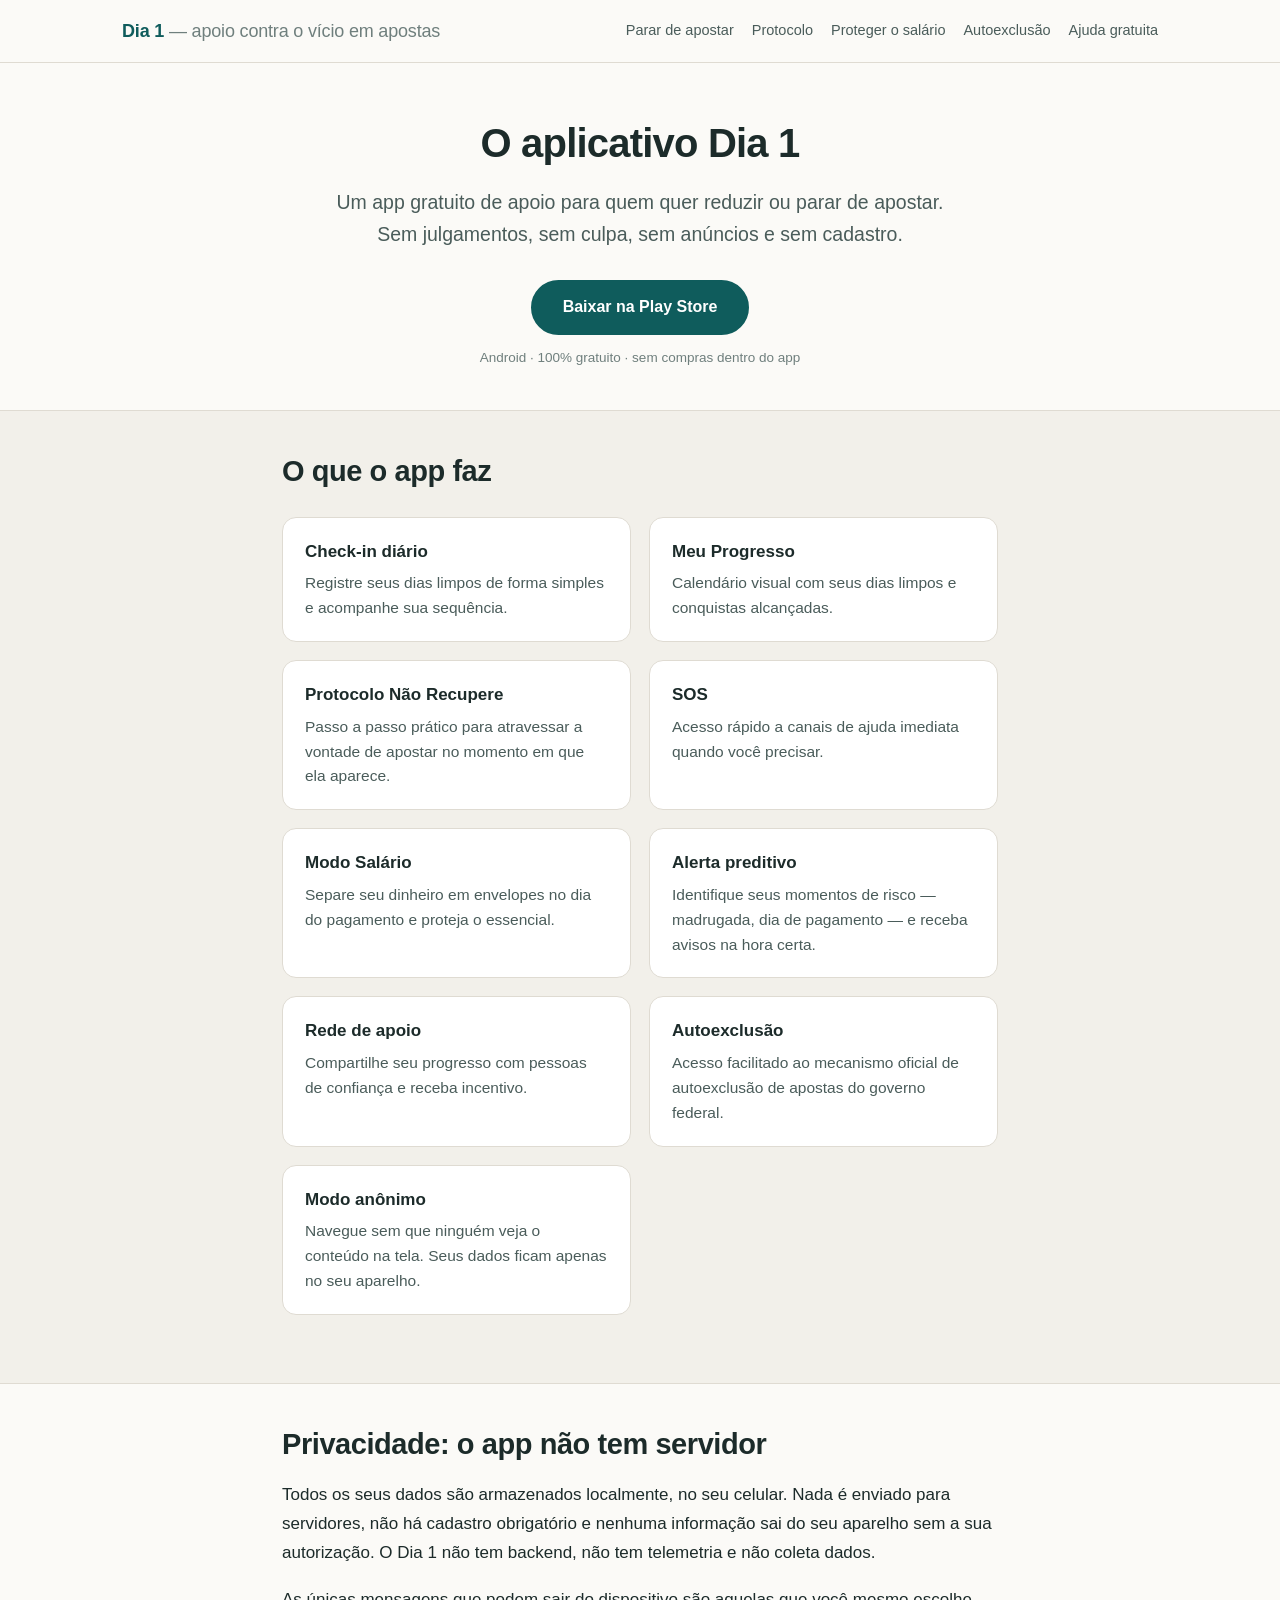
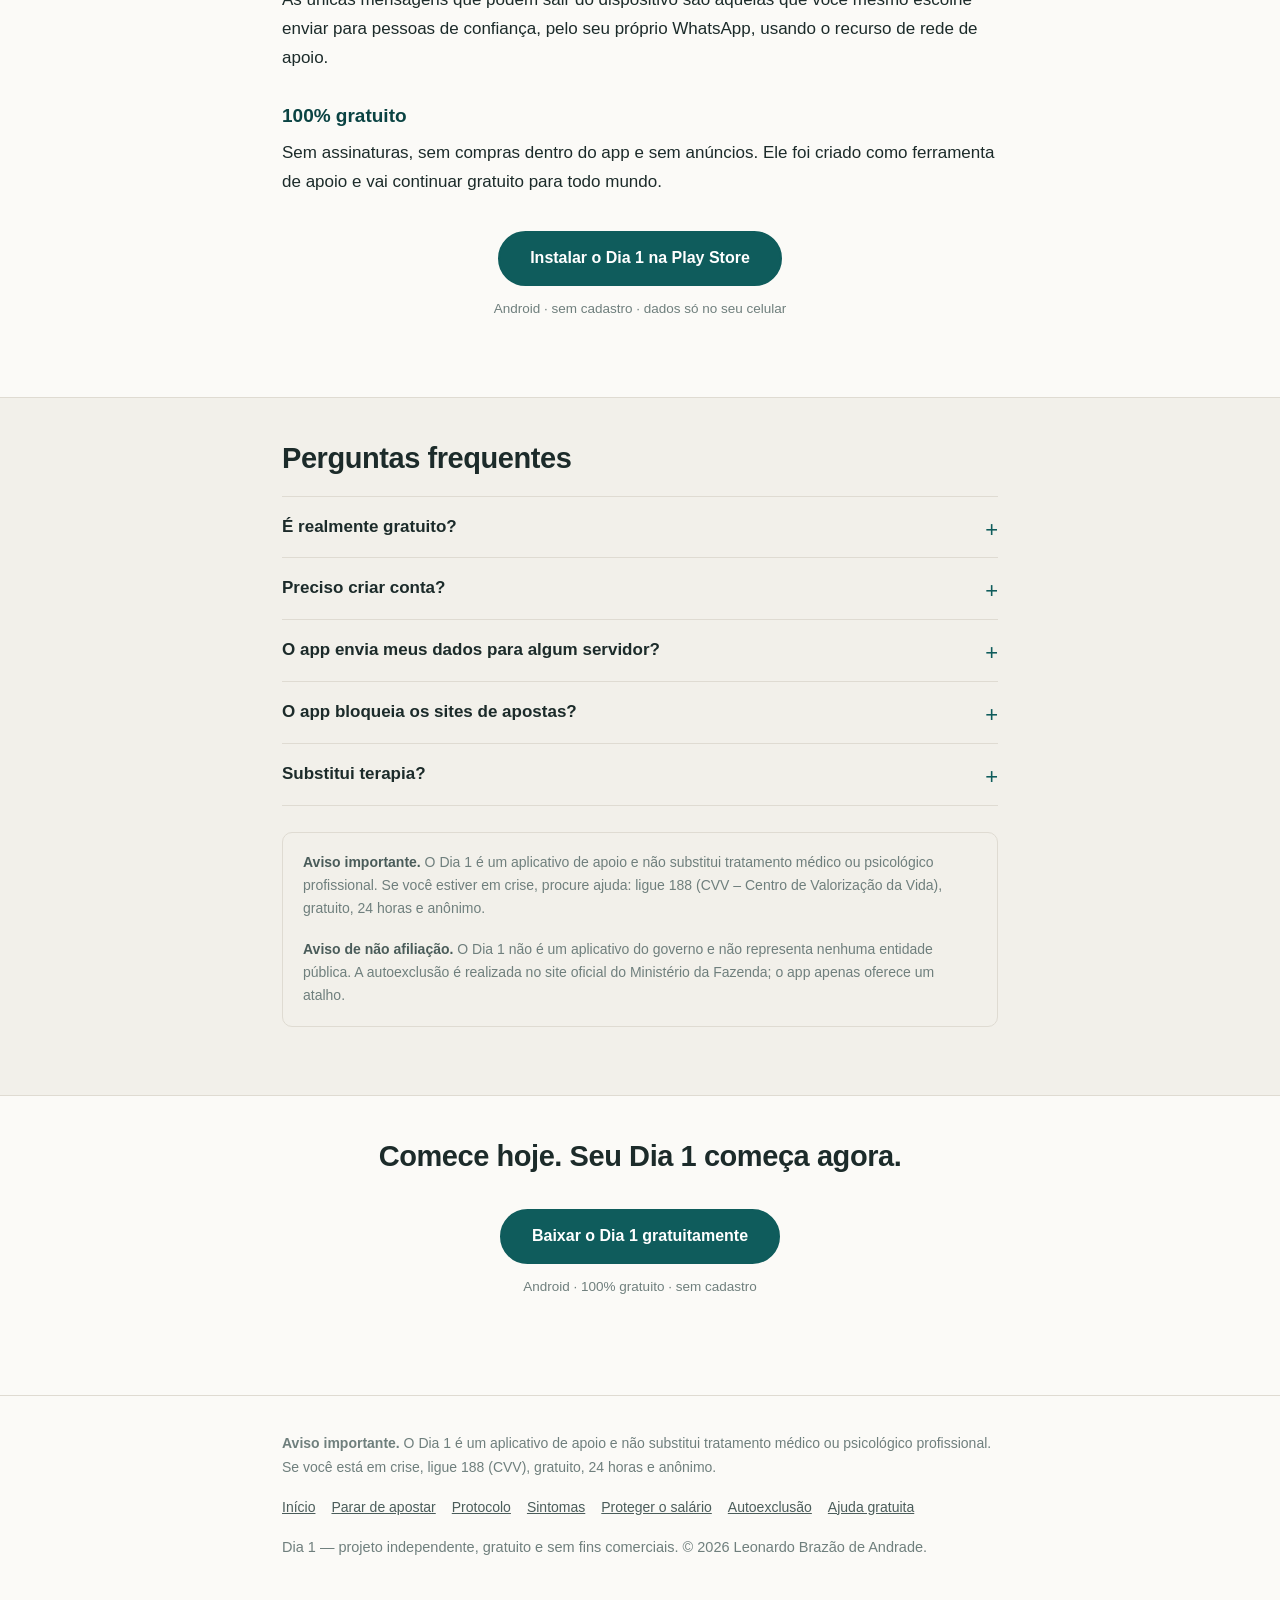
==== app.html @ 9c251f0a "Create app.html" ====
<!DOCTYPE html>
<html lang="pt-BR">
<head>
<meta charset="utf-8">
<meta name="viewport" content="width=device-width, initial-scale=1">
<title>O aplicativo Dia 1: gratuito, sem anúncios e sem cadastro</title>
<meta name="description" content="Conheça o Dia 1: app gratuito de apoio para quem quer reduir ou parar de apostar. Check-in de dias limpos, protocolo para fissura, alerta preditivo, Modo Salário e modo anônimo. Dados só no seu celular.">
<link rel="canonical" href="https://leoandradefr.github.io/dia1/app.html">
<meta name="robots" content="index, follow">
<meta name="author" content="Leonardo Brazão de Andrade">
<meta name="theme-color" content="#0f5c5c">
<meta property="og:type" content="website">
<meta property="og:locale" content="pt_BR">
<meta property="og:site_name" content="Dia 1">
<meta property="og:title" content="O aplicativo Dia 1: gratuito, sem anúncios e sem cadastro">
<meta property="og:description" content="App gratuito de apoio para quem quer reduzir ou parar de apostar. Dados só no seu celular.">
<meta property="og:url" content="https://leoandradefr.github.io/dia1/app.html">
<meta name="twitter:card" content="summary_large_image">
<link rel="stylesheet" href="style.css">
<script type="application/ld+json">
{
  "@context": "https://schema.org",
  "@type": "SoftwareApplication",
  "name": "Dia 1",
  "alternateName": "Dia 1 - Reduza o Vício em Bets",
  "applicationCategory": "LifestyleApplication",
  "applicationSubCategory": "Saúde mental e apoio à dependência",
  "operatingSystem": "Android",
  "description": "Aplicativo gratuito de apoio para quem quer reduzir ou parar de apostar. Check-in diário, protocolo para momentos de fissura, alerta preditivo, organização financeira e acesso a canais de ajuda.",
  "url": "https://leoandradefr.github.io/dia1/app.html",
  "installUrl": "https://play.google.com/store/apps/details?id=br.com.leonardo_andrade.dia1&hl=pt_BR",
  "inLanguage": "pt-BR",
  "isAccessibleForFree": true,
  "offers": {"@type": "Offer", "price": "0", "priceCurrency": "BRL"},
  "author": {"@type": "Person", "name": "Leonardo Brazão de Andrade"},
  "publisher": {"@type": "Organization", "name": "Dia 1"}
}
</script>
</head>
<body>
<a class="skip-link" href="#conteudo">Ir para o conteúdo</a>
<header class="site">
  <div class="wrap-wide">
    <a class="brand" href="index.html">Dia 1 <span>— apoio contra o vício em apostas</span></a>
    <nav class="site">
      <a href="como-parar-de-apostar.html">Parar de apostar</a>
      <a href="protocolo-nao-recupere.html">Protocolo</a>
      <a href="proteger-salario-de-apostas.html">Proteger o salário</a>
      <a href="autoexclusao-apostas.html">Autoexclusão</a>
      <a href="onde-buscar-ajuda-gratuita.html">Ajuda gratuita</a>
    </nav>
  </div>
</header>

<main id="conteudo">
  <div class="wrap">
    <div class="hero">
      <h1>O aplicativo Dia 1</h1>
      <p class="lead">Um app gratuito de apoio para quem quer reduzir ou parar de apostar. Sem julgamentos, sem culpa, sem anúncios e sem cadastro.</p>
      <a class="btn" href="https://play.google.com/store/apps/details?id=br.com.leonardo_andrade.dia1&amp;hl=pt_BR">Baixar na Play Store</a>
      <span class="btn-note">Android · 100% gratuito · sem compras dentro do app</span>
    </div>
  </div>

  <section class="alt">
    <div class="wrap">
      <h2>O que o app faz</h2>
      <div class="cards">
        <div class="card">
          <h3>Check-in diário</h3>
          <p>Registre seus dias limpos de forma simples e acompanhe sua sequência.</p>
        </div>
        <div class="card">
          <h3>Meu Progresso</h3>
          <p>Calendário visual com seus dias limpos e conquistas alcançadas.</p>
        </div>
        <div class="card">
          <h3>Protocolo Não Recupere</h3>
          <p>Passo a passo prático para atravessar a vontade de apostar no momento em que ela aparece.</p>
        </div>
        <div class="card">
          <h3>SOS</h3>
          <p>Acesso rápido a canais de ajuda imediata quando você precisar.</p>
        </div>
        <div class="card">
          <h3>Modo Salário</h3>
          <p>Separe seu dinheiro em envelopes no dia do pagamento e proteja o essencial.</p>
        </div>
        <div class="card">
          <h3>Alerta preditivo</h3>
          <p>Identifique seus momentos de risco — madrugada, dia de pagamento — e receba avisos na hora certa.</p>
        </div>
        <div class="card">
          <h3>Rede de apoio</h3>
          <p>Compartilhe seu progresso com pessoas de confiança e receba incentivo.</p>
        </div>
        <div class="card">
          <h3>Autoexclusão</h3>
          <p>Acesso facilitado ao mecanismo oficial de autoexclusão de apostas do governo federal.</p>
        </div>
        <div class="card">
          <h3>Modo anônimo</h3>
          <p>Navegue sem que ninguém veja o conteúdo na tela. Seus dados ficam apenas no seu aparelho.</p>
        </div>
      </div>
    </div>
  </section>

  <section>
    <div class="wrap">
      <h2>Privacidade: o app não tem servidor</h2>
      <p>Todos os seus dados são armazenados localmente, no seu celular. Nada é enviado para servidores, não há cadastro obrigatório e nenhuma informação sai do seu aparelho sem a sua autorização. O Dia 1 não tem backend, não tem telemetria e não coleta dados.</p>
      <p>As únicas mensagens que podem sair do dispositivo são aquelas que você mesmo escolhe enviar para pessoas de confiança, pelo seu próprio WhatsApp, usando o recurso de rede de apoio.</p>
      <h3>100% gratuito</h3>
      <p>Sem assinaturas, sem compras dentro do app e sem anúncios. Ele foi criado como ferramenta de apoio e vai continuar gratuito para todo mundo.</p>
      <div class="btn-row">
        <a class="btn" href="https://play.google.com/store/apps/details?id=br.com.leonardo_andrade.dia1&amp;hl=pt_BR">Instalar o Dia 1 na Play Store</a>
        <span class="btn-note">Android · sem cadastro · dados só no seu celular</span>
      </div>
    </div>
  </section>

  <section class="alt">
    <div class="wrap">
      <h2>Perguntas frequentes</h2>
      <div class="faq">
        <details>
          <summary>É realmente gratuito?</summary>
          <p>Sim. Não há assinatura, compra dentro do app ou anúncio. O Dia 1 é gratuito para todo mundo.</p>
        </details>
        <details>
          <summary>Preciso criar conta?</summary>
          <p>Não. O app não exige cadastro nem login. Você instala e começa a usar.</p>
        </details>
        <details>
          <summary>O app envia meus dados para algum servidor?</summary>
          <p>Não. Não existe servidor. Tudo fica no seu celular. As únicas mensagens que saem do aparelho são as que você mesmo envia pelo seu WhatsApp.</p>
        </details>
        <details>
          <summary>O app bloqueia os sites de apostas?</summary>
          <p>Não. O bloqueio é feito pela Plataforma Centralizada de Autoexclusão do Ministério da Fazenda. O app apenas oferece um atalho para esse serviço oficial.</p>
        </details>
        <details>
          <summary>Substitui terapia?</summary>
          <p>Não. É uma ferramenta de apoio e não substitui acompanhamento médico ou psicológico. Em crise, ligue 188 (CVV).</p>
        </details>
      </div>
      <div class="notice">
        <p><strong>Aviso importante.</strong> O Dia 1 é um aplicativo de apoio e não substitui tratamento médico ou psicológico profissional. Se você estiver em crise, procure ajuda: ligue 188 (CVV – Centro de Valorização da Vida), gratuito, 24 horas e anônimo.</p>
        <p><strong>Aviso de não afiliação.</strong> O Dia 1 não é um aplicativo do governo e não representa nenhuma entidade pública. A autoexclusão é realizada no site oficial do Ministério da Fazenda; o app apenas oferece um atalho.</p>
      </div>
    </div>
  </section>

  <section>
    <div class="wrap center">
      <h2>Comece hoje. Seu Dia 1 começa agora.</h2>
      <div class="btn-row">
        <a class="btn" href="https://play.google.com/store/apps/details?id=br.com.leonardo_andrade.dia1&amp;hl=pt_BR">Baixar o Dia 1 gratuitamente</a>
        <span class="btn-note">Android · 100% gratuito · sem cadastro</span>
      </div>
    </div>
  </section>
</main>

<footer class="site">
  <div class="wrap">
    <p><strong>Aviso importante.</strong> O Dia 1 é um aplicativo de apoio e não substitui tratamento médico ou psicológico profissional. Se você está em crise, ligue 188 (CVV), gratuito, 24 horas e anônimo.</p>
    <div class="foot-links">
      <a href="index.html">Início</a>
      <a href="como-parar-de-apostar.html">Parar de apostar</a>
      <a href="protocolo-nao-recupere.html">Protocolo</a>
      <a href="vicio-em-bets-sintomas.html">Sintomas</a>
      <a href="proteger-salario-de-apostas.html">Proteger o salário</a>
      <a href="autoexclusao-apostas.html">Autoexclusão</a>
      <a href="onde-buscar-ajuda-gratuita.html">Ajuda gratuita</a>
    </div>
    <p class="small">Dia 1 — projeto independente, gratuito e sem fins comerciais. © 2026 Leonardo Brazão de Andrade.</p>
  </div>
</footer>
</body>
</html>
---- style.css ----
/* Dia 1 — site institucional
   Design: limpo, acolhedor, alta legibilidade, sem dependências externas.
   Paleta: verde-petróleo (calma/estabilidade) + areia quente (acolhimento). */

:root {
  --bg: #fbfaf7;
  --bg-alt: #f2f0ea;
  --ink: #1c2b2a;
  --ink-soft: #4a5c5a;
  --ink-mute: #6f7f7d;
  --brand: #0f5c5c;
  --brand-dark: #0a4343;
  --brand-light: #e3efee;
  --accent: #c96a3f;
  --accent-soft: #fbeee7;
  --line: #dfdbd2;
  --white: #ffffff;
  --radius: 14px;
  --maxw: 760px;
  --maxw-wide: 1080px;
  --font: -apple-system, BlinkMacSystemFont, "Segoe UI", Roboto, "Helvetica Neue", Arial, sans-serif;
}

* { box-sizing: border-box; }

html {
  scroll-behavior: smooth;
  -webkit-text-size-adjust: 100%;
}

body {
  margin: 0;
  background: var(--bg);
  color: var(--ink);
  font-family: var(--font);
  font-size: 17px;
  line-height: 1.7;
  -webkit-font-smoothing: antialiased;
}

/* ---------- Estrutura ---------- */

.wrap {
  width: 100%;
  max-width: var(--maxw);
  margin: 0 auto;
  padding: 0 22px;
}

.wrap-wide {
  width: 100%;
  max-width: var(--maxw-wide);
  margin: 0 auto;
  padding: 0 22px;
}

header.site {
  border-bottom: 1px solid var(--line);
  background: var(--bg);
  position: sticky;
  top: 0;
  z-index: 20;
}

header.site .wrap-wide {
  display: flex;
  align-items: center;
  justify-content: space-between;
  gap: 16px;
  min-height: 62px;
  flex-wrap: wrap;
}

.brand {
  font-weight: 700;
  font-size: 18px;
  letter-spacing: -0.01em;
  color: var(--brand);
  text-decoration: none;
  white-space: nowrap;
}

.brand span {
  color: var(--ink-mute);
  font-weight: 500;
}

nav.site {
  display: flex;
  gap: 18px;
  flex-wrap: wrap;
}

nav.site a {
  color: var(--ink-soft);
  text-decoration: none;
  font-size: 14.5px;
  font-weight: 500;
  padding: 4px 0;
  border-bottom: 2px solid transparent;
  transition: color .15s, border-color .15s;
}

nav.site a:hover,
nav.site a:focus {
  color: var(--brand);
  border-bottom-color: var(--brand);
}

main { display: block; }

/* ---------- Hero ---------- */

.hero {
  padding: 56px 0 40px;
  text-align: center;
}

.hero h1 {
  font-size: clamp(28px, 5vw, 40px);
  line-height: 1.22;
  letter-spacing: -0.02em;
  margin: 0 0 18px;
  font-weight: 700;
  color: var(--ink);
}

.hero p.lead {
  font-size: clamp(17px, 2.2vw, 19.5px);
  color: var(--ink-soft);
  max-width: 620px;
  margin: 0 auto 30px;
  line-height: 1.65;
}

/* ---------- Botões ---------- */

.btn {
  display: inline-block;
  background: var(--brand);
  color: var(--white);
  text-decoration: none;
  font-weight: 600;
  font-size: 16px;
  padding: 15px 30px;
  border-radius: 999px;
  border: 2px solid var(--brand);
  transition: background .15s, transform .1s;
  line-height: 1.3;
}

.btn:hover, .btn:focus {
  background: var(--brand-dark);
  border-color: var(--brand-dark);
  transform: translateY(-1px);
}

.btn-outline {
  background: transparent;
  color: var(--brand);
}

.btn-outline:hover, .btn-outline:focus {
  background: var(--brand-light);
  color: var(--brand-dark);
}

.btn-note {
  display: block;
  font-size: 13.5px;
  color: var(--ink-mute);
  margin-top: 12px;
}

.btn-row {
  text-align: center;
  margin: 34px 0;
}

/* ---------- Seções ---------- */

section {
  padding: 42px 0;
}

section.alt {
  background: var(--bg-alt);
  border-top: 1px solid var(--line);
  border-bottom: 1px solid var(--line);
}

h2 {
  font-size: clamp(23px, 3.4vw, 29px);
  line-height: 1.3;
  letter-spacing: -0.015em;
  margin: 0 0 18px;
  font-weight: 700;
}

h3 {
  font-size: 19px;
  line-height: 1.4;
  margin: 30px 0 10px;
  font-weight: 650;
  color: var(--brand-dark);
}

p { margin: 0 0 18px; }

p:last-child { margin-bottom: 0; }

a { color: var(--brand); }

ul, ol {
  margin: 0 0 18px;
  padding-left: 22px;
}

li { margin-bottom: 9px; }

strong { font-weight: 650; }

/* ---------- Cards de funcionalidades ---------- */

.cards {
  display: grid;
  grid-template-columns: repeat(auto-fit, minmax(240px, 1fr));
  gap: 18px;
  margin: 26px 0;
}

.card {
  background: var(--white);
  border: 1px solid var(--line);
  border-radius: var(--radius);
  padding: 22px 22px 20px;
}

.card h3 {
  margin: 0 0 8px;
  font-size: 17px;
  color: var(--ink);
}

.card p {
  font-size: 15.5px;
  color: var(--ink-soft);
  margin: 0;
  line-height: 1.6;
}

/* ---------- Callout ---------- */

.callout {
  background: var(--brand-light);
  border-left: 4px solid var(--brand);
  border-radius: 0 10px 10px 0;
  padding: 20px 24px;
  margin: 26px 0;
}

.callout p { margin-bottom: 10px; }
.callout p:last-child { margin-bottom: 0; }

.callout-warm {
  background: var(--accent-soft);
  border-left-color: var(--accent);
}

/* ---------- FAQ ---------- */

.faq details {
  border-bottom: 1px solid var(--line);
  padding: 16px 0;
}

.faq details:first-of-type { border-top: 1px solid var(--line); }

.faq summary {
  font-weight: 650;
  cursor: pointer;
  font-size: 17px;
  color: var(--ink);
  list-style: none;
  position: relative;
  padding-right: 28px;
}

.faq summary::-webkit-details-marker { display: none; }

.faq summary::after {
  content: "+";
  position: absolute;
  right: 0;
  top: -2px;
  font-size: 22px;
  font-weight: 400;
  color: var(--brand);
}

.faq details[open] summary::after { content: "−"; }

.faq details p {
  margin-top: 12px;
  color: var(--ink-soft);
  font-size: 16px;
}

/* ---------- Referências ---------- */

.refs {
  font-size: 14.5px;
  color: var(--ink-soft);
}

.refs li { margin-bottom: 11px; }

.refs a { color: var(--brand); }

/* ---------- Autor ---------- */

.author {
  display: flex;
  gap: 20px;
  align-items: flex-start;
  background: var(--white);
  border: 1px solid var(--line);
  border-radius: var(--radius);
  padding: 24px;
  margin: 26px 0;
}

.author-text { font-size: 15.5px; color: var(--ink-soft); }

.author-text p:last-child { margin-bottom: 0; }

/* ---------- Avisos ---------- */

.notice {
  font-size: 14px;
  color: var(--ink-mute);
  line-height: 1.65;
  background: var(--bg-alt);
  border: 1px solid var(--line);
  border-radius: 10px;
  padding: 18px 20px;
  margin: 26px 0;
}

.notice strong { color: var(--ink-soft); }

/* ---------- Footer ---------- */

footer.site {
  border-top: 1px solid var(--line);
  padding: 36px 0 46px;
  margin-top: 20px;
  font-size: 14px;
  color: var(--ink-mute);
}

footer.site p { margin-bottom: 12px; }

footer.site a { color: var(--ink-soft); }

footer.site .foot-links {
  display: flex;
  gap: 16px;
  flex-wrap: wrap;
  margin: 16px 0;
}

/* ---------- Utilidades ---------- */

.center { text-align: center; }

.small { font-size: 14.5px; color: var(--ink-mute); }

.skip-link {
  position: absolute;
  left: -9999px;
}

.skip-link:focus {
  left: 12px;
  top: 12px;
  background: var(--brand);
  color: white;
  padding: 10px 16px;
  border-radius: 8px;
  z-index: 99;
}

/* ---------- Responsivo ---------- */

@media (max-width: 620px) {
  body { font-size: 16.5px; }
  .hero { padding: 38px 0 26px; }
  section { padding: 32px 0; }
  .btn { width: 100%; text-align: center; }
  .author { flex-direction: column; gap: 12px; }
  nav.site { gap: 14px; }
  nav.site a { font-size: 14px; }
}

@media (prefers-reduced-motion: reduce) {
  html { scroll-behavior: auto; }
  * { transition: none !important; }
}
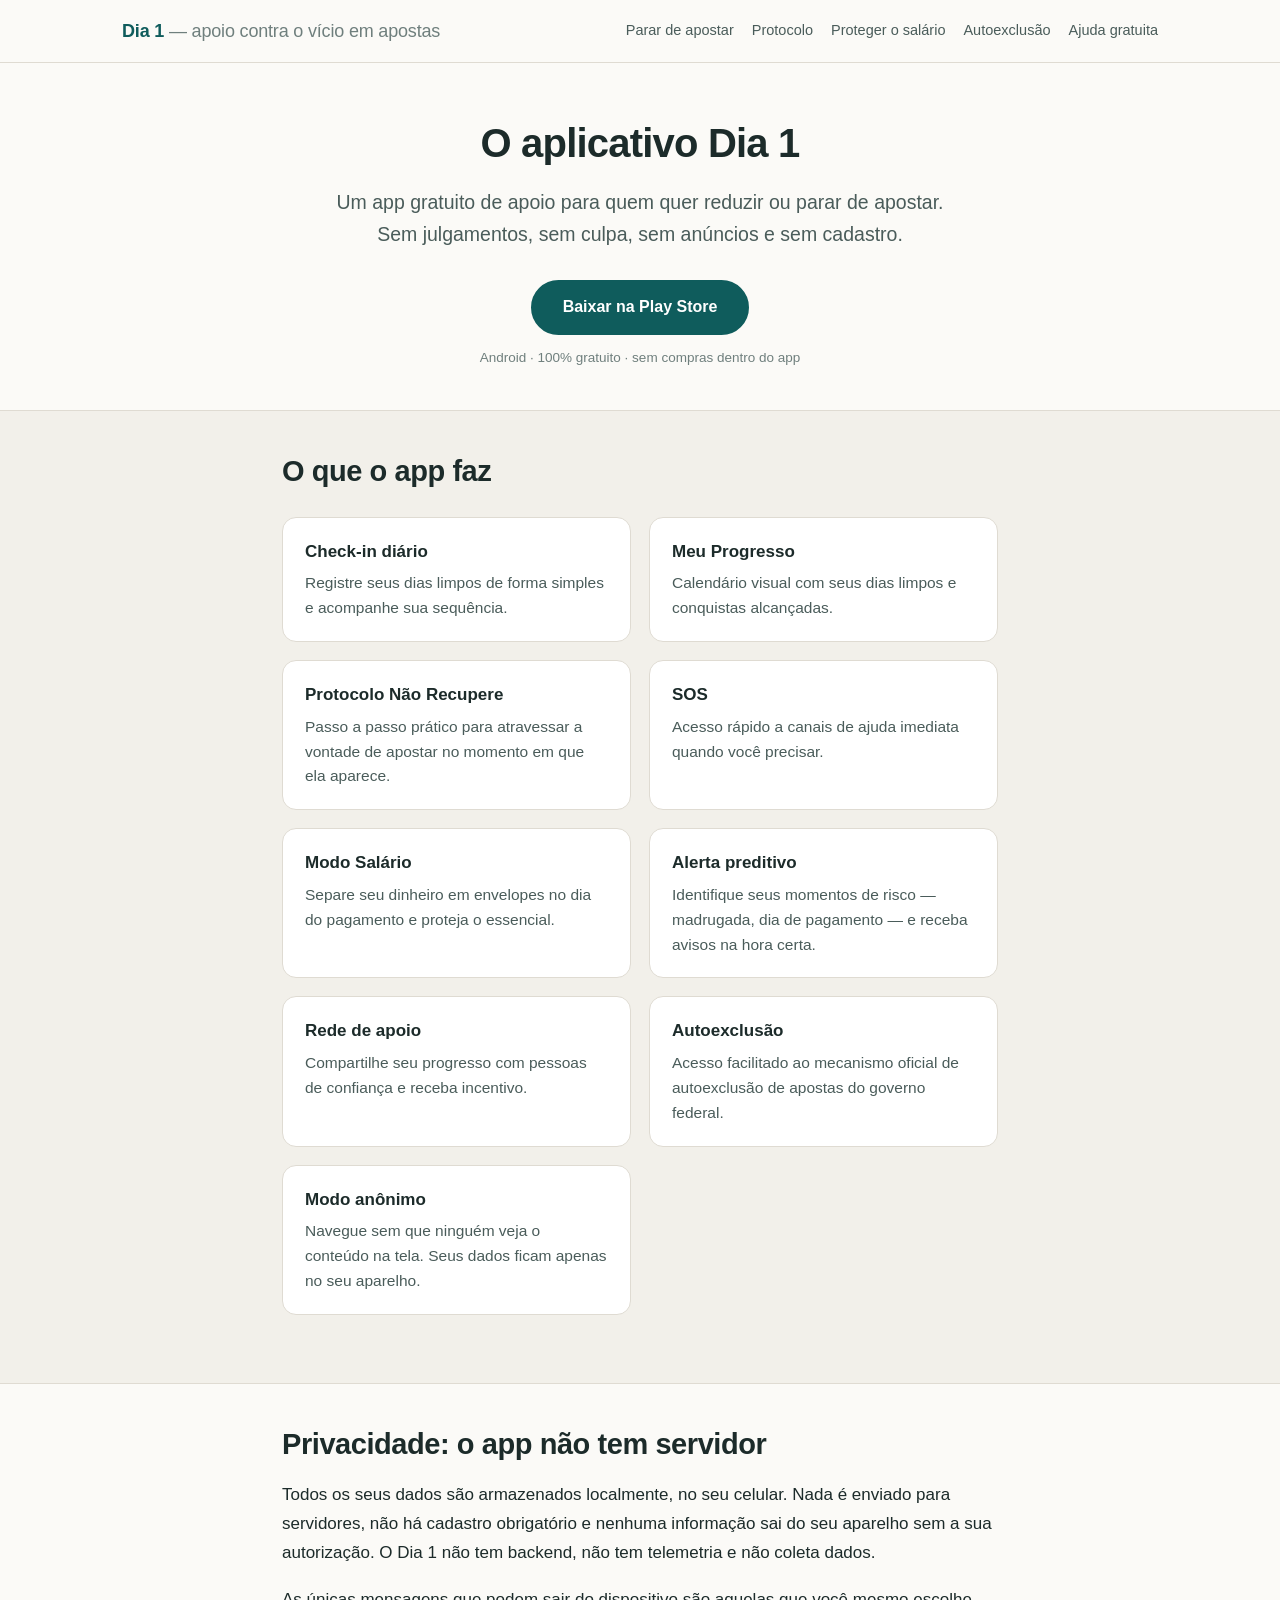
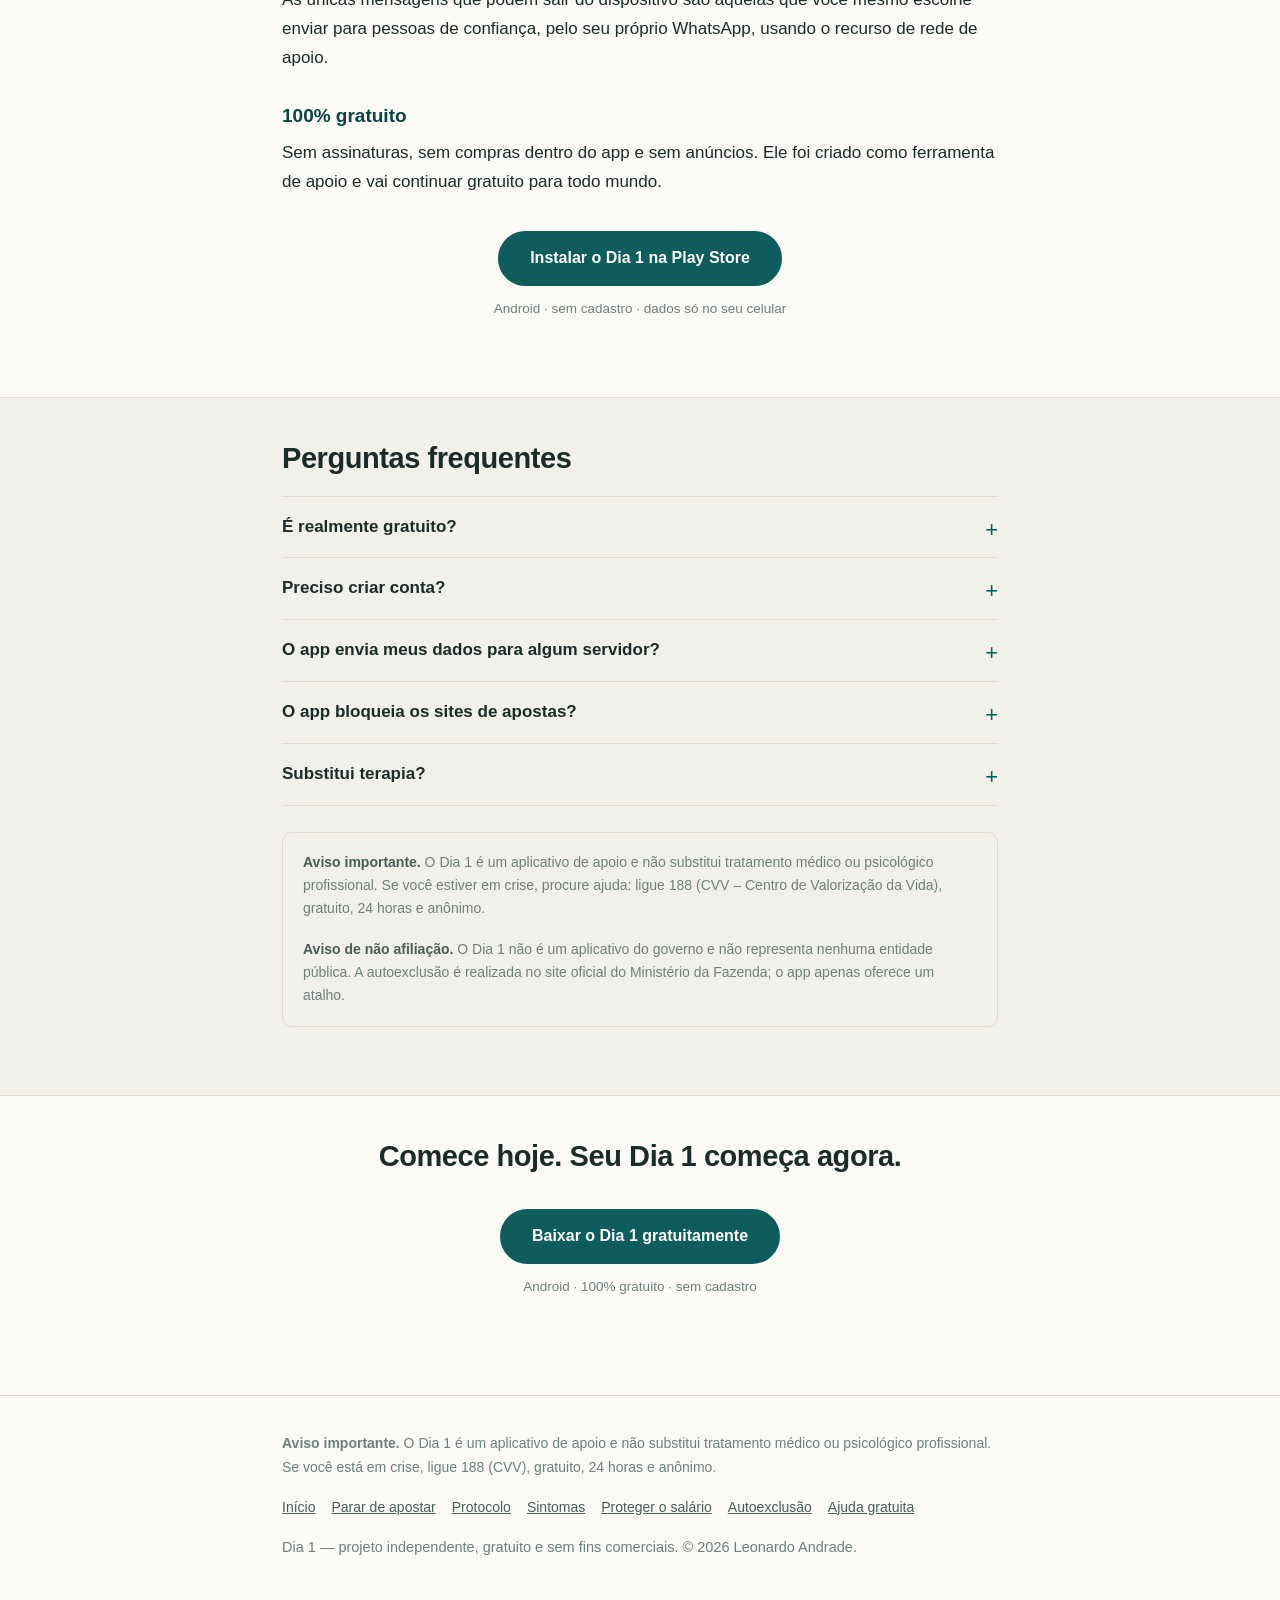
==== commit 23e43bd1: "Update app.html" ====
--- a/app.html
+++ b/app.html
@@ -4,7 +4,7 @@
 <meta charset="utf-8">
 <meta name="viewport" content="width=device-width, initial-scale=1">
 <title>O aplicativo Dia 1: gratuito, sem anúncios e sem cadastro</title>
-<meta name="description" content="Conheça o Dia 1: app gratuito de apoio para quem quer reduir ou parar de apostar. Check-in de dias limpos, protocolo para fissura, alerta preditivo, Modo Salário e modo anônimo. Dados só no seu celular.">
+<meta name="description" content="Conheça o Dia 1: app gratuito de apoio para quem quer reduzir ou parar de apostar. Check-in de dias limpos, protocolo para fissura, alerta preditivo, Modo Salário e modo anônimo. Dados só no seu celular.">
 <link rel="canonical" href="https://leoandradefr.github.io/dia1/app.html">
 <meta name="robots" content="index, follow">
 <meta name="author" content="Leonardo Brazão de Andrade">
@@ -175,7 +175,7 @@
       <a href="autoexclusao-apostas.html">Autoexclusão</a>
       <a href="onde-buscar-ajuda-gratuita.html">Ajuda gratuita</a>
     </div>
-    <p class="small">Dia 1 — projeto independente, gratuito e sem fins comerciais. © 2026 Leonardo Brazão de Andrade.</p>
+    <p class="small">Dia 1 — projeto independente, gratuito e sem fins comerciais. © 2026 Leonardo Andrade.</p>
   </div>
 </footer>
 </body>
